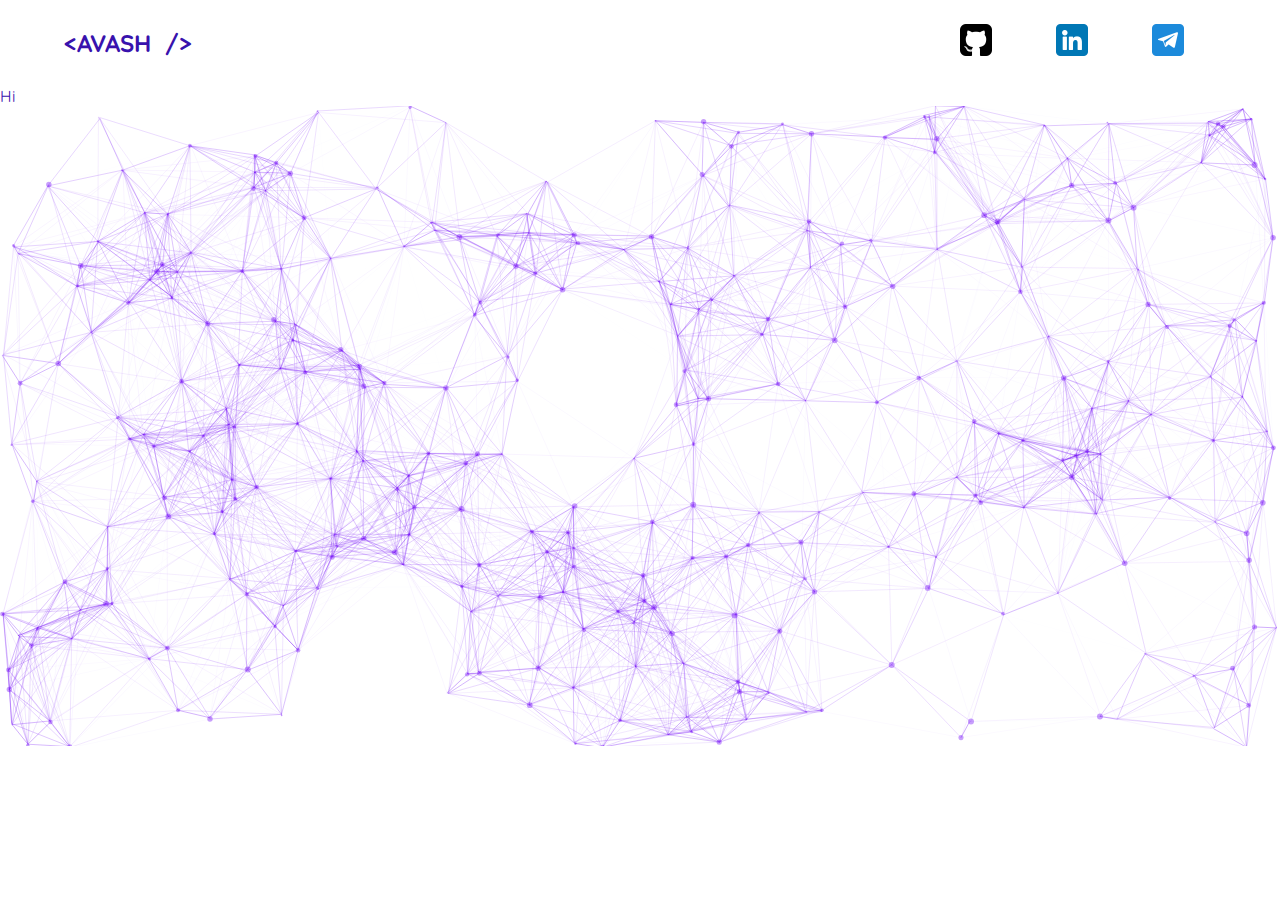
==== index.html @ 224be4ab "setup: initial commit" ====
<!DOCTYPE html>
<html lang="en">

<head>
    <meta charset="UTF-8">
    <meta http-equiv="X-UA-Compatible" content="IE=edge">
    <meta name="viewport" content="width=device-width, initial-scale=1.0">
    <title>uwu</title>

    <!-- IMPORT CSS -->
    <link rel="stylesheet" href="./css/index.css">

    <!-- font import -->
    <style>
        @import url('https://fonts.googleapis.com/css2?family=Quicksand&display=swap');
    </style>

</head>

<body>

    <div id="particles-js">


        <!-- nav -->
        <div id="nav-container">
            <div id="nav-bar">
                <div id="logo">
                    &lt;AVASH &nbsp;/&gt;
                </div>

                <div id="nav-tabs">
                    <ul>
                        <li>
                            <a href="https://github.com/avashForReal" target="blank">
                                <img src="./media/github.png" alt="github">
                            </a>
                        </li>
                        <li>
                            <a href="">
                                <img src="./media/linkedin.png" alt="linkedin">
                            </a>
                        </li>
                        <li>
                            <a href="">
                                <img src="./media/telegram.png" alt="telegram">
                            </a>
                        </li>
                    </ul>
                </div>
            </div>
        </div>

        <!-- page header/intro and contact -->
        <div>
            <div>
                <p>Hi</p>
                <div></div>
            </div>
        </div>

        <!-- projects -->



        <!-- footer -->

    </div>



    <!-- particles js -->
    <script src="./js/particles.js"></script>
    <script>
        particlesJS.load('particles-js', 'assets/particles.json', function () {
            console.log('loaded')
        })
    </script>

</body>
</html>
---- css/index.css ----
*{
    margin: 0;
    padding: 0;
    color: #3812ad;
    font-family: 'Quicksand', sans-serif;
}

/* body {
    /* background-image: url("/media/bg-new.svg");
    background-repeat: no-repeat;
    background-attachment: fixed; */
    /* background-color: #222831; */
 

#nav-container {
    padding: 1.5rem 4rem;
}

#nav-bar {
    display: flex;
    justify-content: space-between;
    align-items: center;
}

#nav-tabs ul {
    list-style: none;
    display: flex;
} 

#nav-tabs ul li{
    list-style: none;
    display: flex;
    margin: 0 2rem;
} 

#nav-tabs ul li img{
    width: 2rem;
    height:2rem;
    /* border-radius: 100%; */
} 

#nav-tabs ul li, #logo {
   font-size: 1.5rem;
   font-weight: bolder;
}
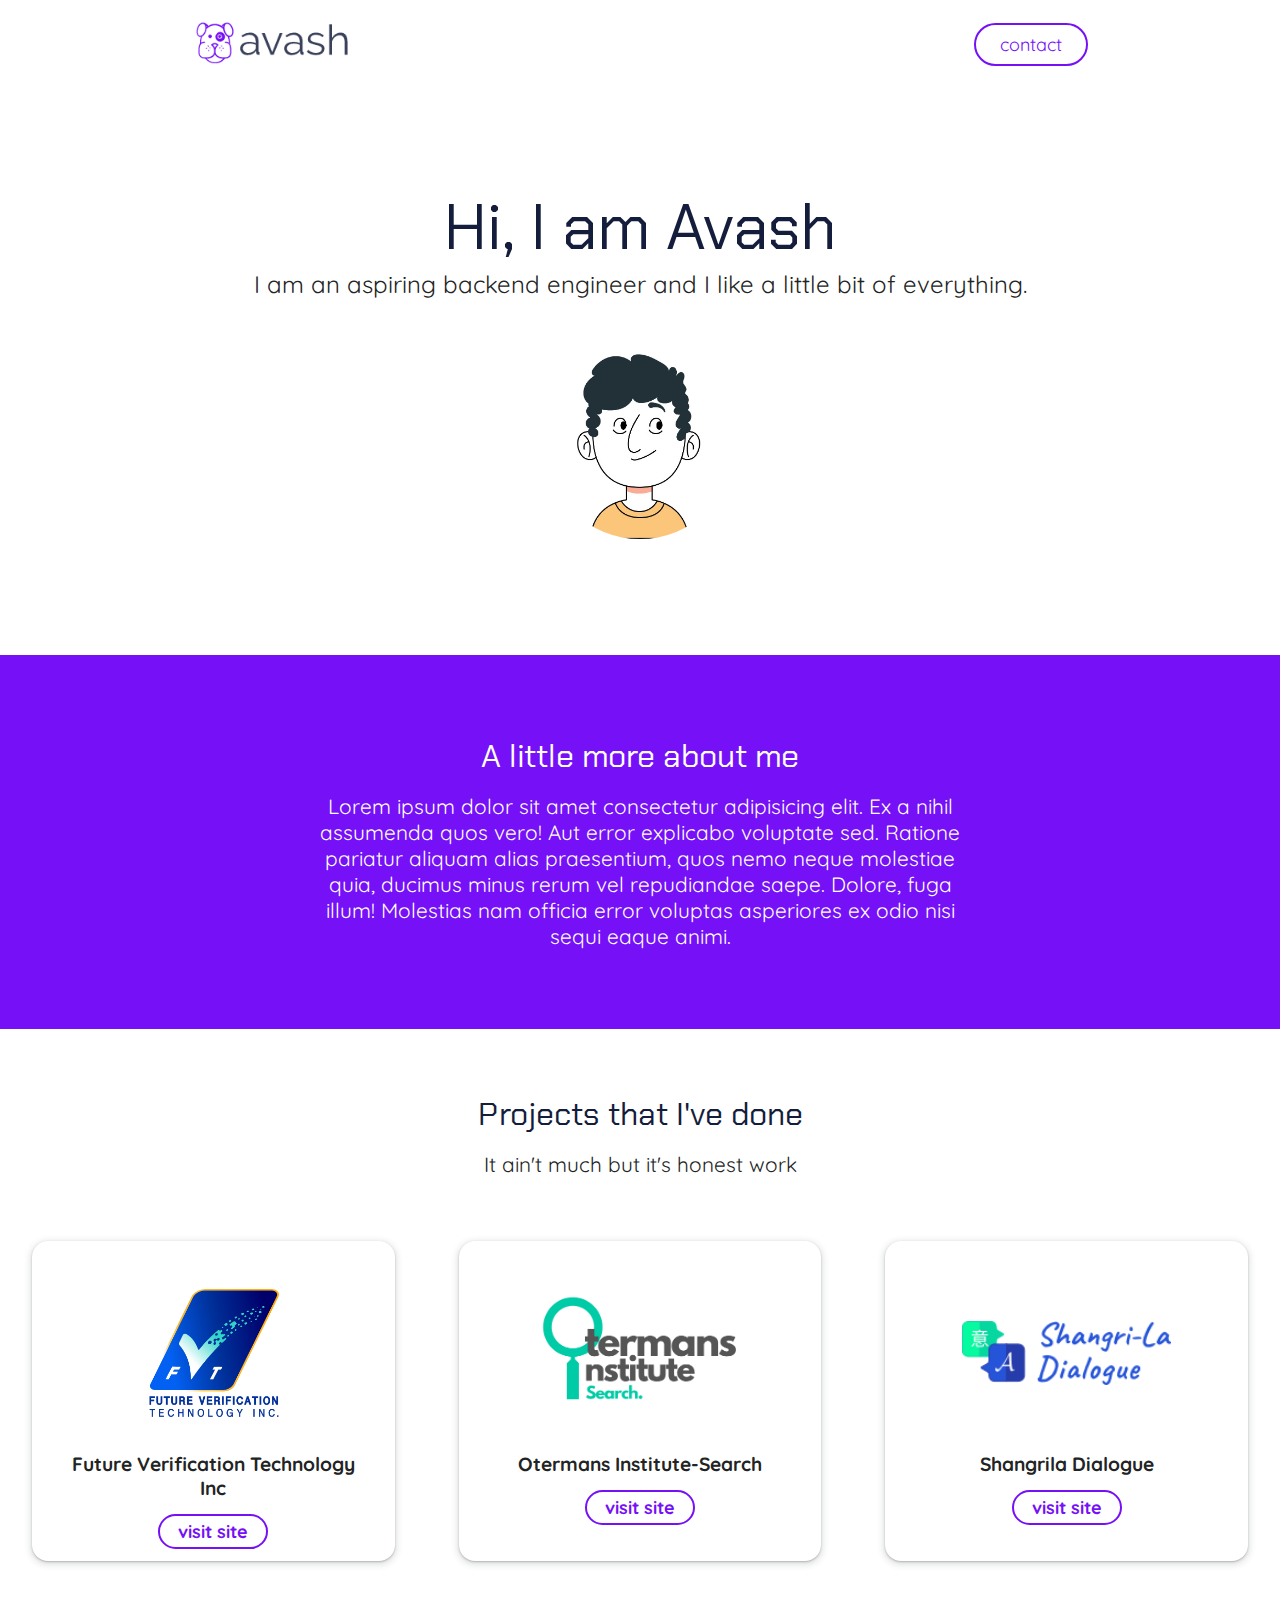
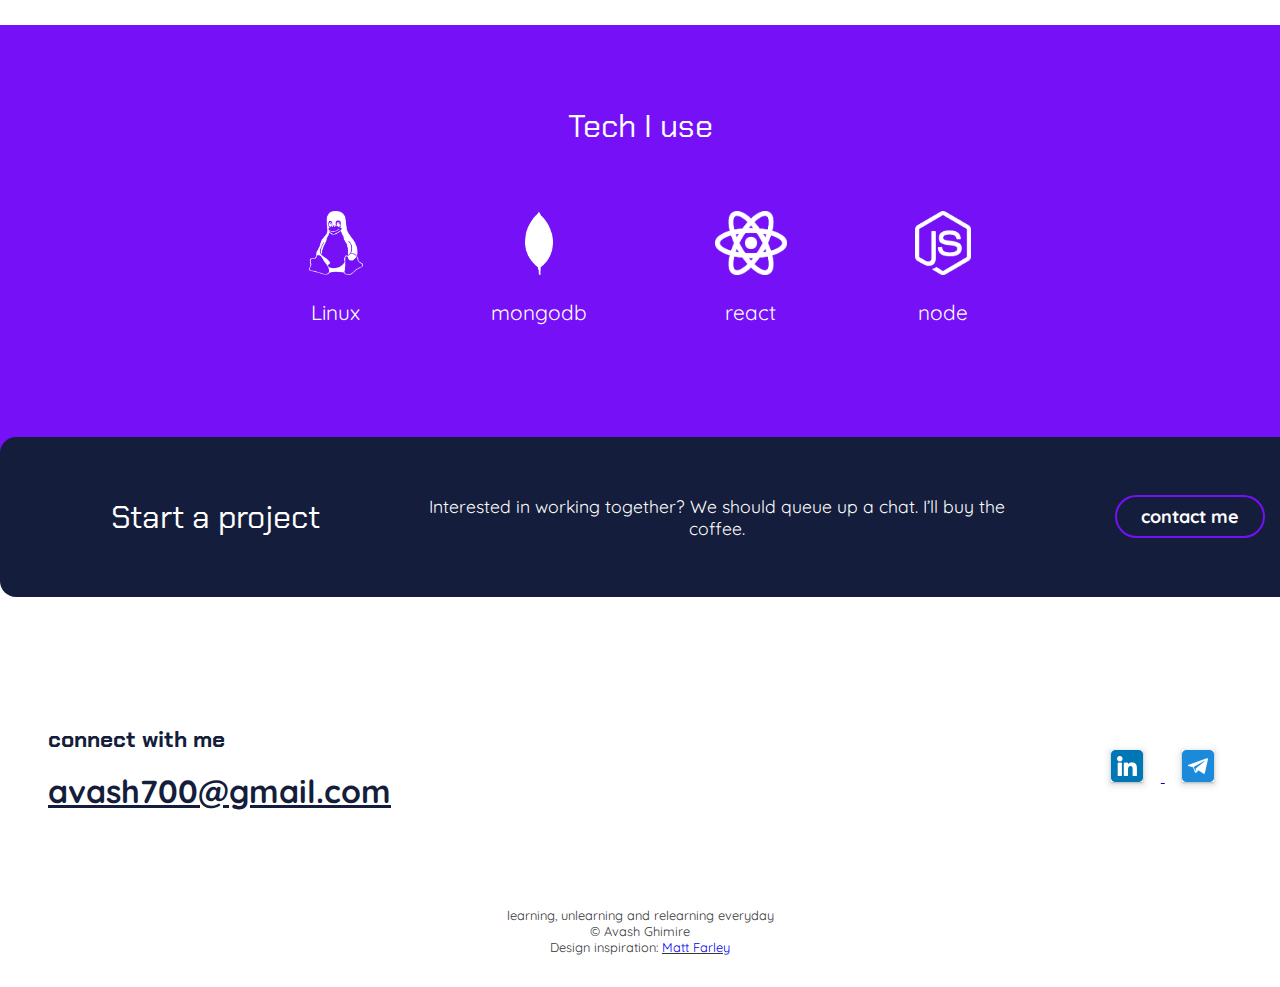
==== commit 04426714: "update: pages complete" ====
--- a/index.html
+++ b/index.html
@@ -5,67 +5,186 @@
     <meta charset="UTF-8">
     <meta http-equiv="X-UA-Compatible" content="IE=edge">
     <meta name="viewport" content="width=device-width, initial-scale=1.0">
-    <title>uwu</title>
+    <title>[avash]</title>
 
     <!-- IMPORT CSS -->
     <link rel="stylesheet" href="./css/index.css">
 
     <!-- font import -->
     <style>
-        @import url('https://fonts.googleapis.com/css2?family=Quicksand&display=swap');
+        @import url('https://fonts.googleapis.com/css2?family=Chakra+Petch:wght@600&family=Quicksand:wght@400;600&display=swap');
     </style>
 
 </head>
 
 <body>
 
-    <div id="particles-js">
+    <div id="container">
+
+        <!-- particles js -->
+        <!-- <div id="particles-js"></div> -->
 
 
         <!-- nav -->
         <div id="nav-container">
             <div id="nav-bar">
                 <div id="logo">
-                    &lt;AVASH &nbsp;/&gt;
-                </div>
-
-                <div id="nav-tabs">
-                    <ul>
-                        <li>
-                            <a href="https://github.com/avashForReal" target="blank">
-                                <img src="./media/github.png" alt="github">
-                            </a>
-                        </li>
-                        <li>
-                            <a href="">
-                                <img src="./media/linkedin.png" alt="linkedin">
-                            </a>
-                        </li>
-                        <li>
-                            <a href="">
-                                <img src="./media/telegram.png" alt="telegram">
-                            </a>
-                        </li>
-                    </ul>
-                </div>
-            </div>
-        </div>
-
-        <!-- page header/intro and contact -->
-        <div>
-            <div>
-                <p>Hi</p>
-                <div></div>
-            </div>
+                    <img src="/media/logo.png" alt="avash-logo">
+                </div>
+
+                <a href="contact.html" class="tab">
+                    contact
+                </a>
+            </div>
+        </div>
+
+        <!-- page header/intro -->
+        <div id="page-header">
+            <div id="page-intro">
+                <p id="page-title">
+                    Hi, I am Avash
+                </p>
+                <p id="page-introduction">
+                    I am an aspiring backend engineer and I like a little bit of everything.
+                </p>
+            </div>
+            <div id="page-avatar">
+                <img src="/media/avatar.jpg" alt="header-avatar">
+            </div>
+
+        </div>
+
+        <!-- more intro -->
+        <div id="intro-extended">
+            <p id="extended-heading">
+                A little more about me
+            </p>
+            <p id="extended-paragraph">
+                Lorem ipsum dolor sit amet consectetur adipisicing elit. Ex a nihil assumenda quos vero! Aut error
+                explicabo voluptate sed. Ratione pariatur aliquam alias praesentium, quos nemo neque molestiae quia,
+                ducimus minus rerum vel repudiandae saepe. Dolore, fuga illum! Molestias nam officia error voluptas
+                asperiores ex odio nisi sequi eaque animi.
+            </p>
+
+            <!-- <div id="social-links">
+                hello
+            </div> -->
         </div>
 
         <!-- projects -->
-
-
+        <div id="projects">
+            <p id="projects-heading">
+                Projects that I've done
+            </p>
+            <p id="projects-paragraph">
+                It ain't much but it's honest work
+            </p>
+
+            <div id="projects-list">
+                <div class="project-card">
+                    <div class="project-img-container">
+                        <img src="/media/projects/fvt.png" alt="fvt-logo" id="project-one">
+                    </div>
+                    <p>Future Verification Technology Inc</p>
+                    <a href="https://www.futureverification.com/" target="_blank" class="card-button">
+                        visit site
+                    </a>
+                </div>
+                <div class="project-card">
+                    <div class="project-img-container">
+                        <img src="/media/projects/otermans.png" alt="otermans" id="project-three">
+                    </div>
+                    <p>Otermans Institute-Search</p>
+                    <a href="https://beta-search.oiedu.co.uk/" target="_blank" class="card-button">
+                        visit site
+                    </a>
+                </div>
+                <div class="project-card">
+                    <div class="project-img-container">
+                        <img src="/media/projects/shangrila.png" alt="shangrila" id="project-two">
+                    </div>
+                    <p>Shangrila Dialogue</p>
+                    <a href="https://shangrilaaa.netlify.app/" target="_blank" class="card-button">
+                        visit site
+                    </a>
+                </div>
+            </div>
+        </div>
+
+        <!-- tools and tech -->
+        <div id="tools">
+            <p id="tools-heading">
+                Tech I use
+            </p>
+            <div id="tools-paragraph">
+                <div>
+                    <img src="/media/tools/linux.png" alt="linux">
+                    <p>Linux</p>
+                </div>
+                <div>
+                    <img src="/media/tools/mongodb.png" alt="mongo">
+                    <p>mongodb</p>
+                </div>
+                <div>
+                    <img src="/media/tools/react.png" alt="react">
+                    <p>react</p>
+                </div>
+                <div>
+                    <img src="/media/tools/node.png" alt="node">
+                    <p>node</p>
+                </div>
+            </div>
+        </div>
 
         <!-- footer -->
-
+        <div id="footer">
+            <div id="mail-tag">
+                <p id="header-text">
+                    Start a project
+                </p>
+                <p id="header-paragraph">
+                    Interested in working together? We should queue up a chat. I’ll buy the coffee.
+                </p>
+                <a href="contact.html" class="tab">
+                    contact me
+                </a>
+            </div>
+
+            <div id="footer-text">
+                <div>
+                    <p id="footer-heading">connect with me
+                    </p>
+                    <p id="footer-mail">avash700@gmail.com
+                    </p>
+                </div>
+                <p>
+                    <span>
+                       <a href="https://www.linkedin.com/in/avash-ghimire/" target="_blank">
+                           <img src="/media/linkedin.png" alt="linkedin">
+                       </a>
+
+                       <a href="https://t.me/mausinthehaus" target="_blank">
+                           <img src="/media/telegram.png" alt="telegram">
+                       </a>
+                    </span>
+                </p>
+            </div>
+
+            <div id="rights">
+                <p>
+                    learning, unlearning and relearning everyday
+                </p>
+                <p>
+                    &copy;	Avash Ghimire
+                </p>
+                <p>
+                    Design inspiration: <span style="text-decoration: underline; cursor: pointer;"><a style="text-decoration: none;" href="https://mattfarley.ca/" target="_blank">Matt Farley</a></span>
+                </p>
+            </div>
+
+        </div>
     </div>
+
 
 
 
@@ -78,4 +197,5 @@
     </script>
 
 </body>
+
 </html>--- a/css/index.css
+++ b/css/index.css
@@ -1,45 +1,303 @@
-*{
+* {
     margin: 0;
     padding: 0;
-    color: #3812ad;
-    font-family: 'Quicksand', sans-serif;
-}
-
-/* body {
-    /* background-image: url("/media/bg-new.svg");
-    background-repeat: no-repeat;
-    background-attachment: fixed; */
-    /* background-color: #222831; */
- 
-
-#nav-container {
-    padding: 1.5rem 4rem;
-}
-
-#nav-bar {
+}
+
+#container {
+   text-align: center;
+}
+
+#nav-container{
+    width: auto;
+    margin: 0 12rem;
+    padding: 1.1rem 0;
+}
+
+.tab {
+    font-family: 'Quicksand', sans-serif;
+    font-size: large;
+    color: #7510F7;
+    padding: 8px 24px;
+    border: 2px solid #7510F7;
+    border-radius: 2rem;
+    text-decoration: none;
+}
+
+.tab:hover {
+    background-color: #7510F7;
+    color: #fff;
+    cursor: pointer;
+    transition: all ease-in 0.2s;
+}
+
+#nav-bar{
     display: flex;
     justify-content: space-between;
     align-items: center;
 }
 
-#nav-tabs ul {
-    list-style: none;
-    display: flex;
-} 
-
-#nav-tabs ul li{
-    list-style: none;
-    display: flex;
+#logo img{
+    width: 10rem;
+}
+
+#page-header {
+    margin-top: 6rem;
+}
+
+#page-title{
+    font-family: 'Chakra Petch', sans-serif;
+    font-size: 4rem;
+    color: #141D3B;
+}
+
+#page-introduction{
+    font-family: 'Quicksand', sans-serif;
+    font-size: x-large;
+    color: #222323;
+}
+
+#page-avatar img{
+    width: 12rem;
+    height:12rem;
+    border-radius: 100%;
+    margin: 3rem 0;
+}
+
+#intro-extended {
+    background-color: #7510F7;
+    padding: 5rem 20rem;
+    margin-top: 4rem;
+}
+
+#extended-heading{
+    font-family: 'Chakra Petch', sans-serif;
+    font-size: 2em;
+    color: #fff;
+}
+
+#extended-paragraph{
+    font-family: 'Quicksand', sans-serif;
+    font-size: 1.3rem;
+    color: #fff;
+    margin-top: 1rem;
+}
+
+#projects {
+    margin: 4rem 0;
+}
+
+#projects-heading {
+    font-family: 'Chakra Petch', sans-serif;
+    font-size: 2rem;
+    color: #141D3B;
+}
+
+#projects-paragraph {
+    font-family: 'Quicksand', sans-serif;
+    font-size: 1.3rem;
+    color: #222323;
+    margin-top: 1rem;
+}
+
+#projects-list {
+    display: flex;
+    align-items: center;
+    justify-content: center;
+    margin-top: 4rem;
+}
+
+.project-card {
+    /* border: 1px solid #22232370; */
+    padding: 2rem;
+    /* background: linear-gradient(128deg, rgba(20,29,59,1) 0%, rgba(117,16,247,1) 100%, rgba(0,212,255,1) 100%); */
+    width: 20rem;
+    height: 16rem;
+    color: #222323;
+    font-family: 'Quicksand', sans-serif;
+    font-size: larger;
+    font-weight: bold;
+    border-radius: 1rem;
     margin: 0 2rem;
-} 
-
-#nav-tabs ul li img{
+    box-shadow: rgba(60, 64, 67, 0.3) 0px 1px 2px 0px, rgba(60, 64, 67, 0.15) 0px 2px 6px 2px;
+}
+
+.project-card p {
+    margin: 1.2rem 0;
+}
+
+.card-button {
+    font-family: 'Quicksand', sans-serif;
+    font-size: large;
+    color: #7510F7;
+    padding: 4px 18px;
+    border: 2px solid #7510F7;
+    border-radius: 2rem;
+    text-decoration: none;
+}
+
+.card-button:hover {
+    background-color: #7510F7;
+    color: #fff;
+    cursor: pointer;
+    transition: all ease-in 0.2s;
+}
+
+.project-img-container {
+    height: 10rem;
+    display: flex;
+    justify-content: center;
+    position: relative;
+}
+
+#project-one {
+    height: 8rem;
+    position: absolute;
+    top: 0;
+    bottom: 0;
+    margin: auto;
+}
+
+#project-two {
+    height: 4rem;
+    position: absolute;
+    top: 0;
+    bottom: 0;
+    margin: auto;
+}
+
+#project-three {
+    height: 8rem;
+    position: absolute;
+    top: 0;
+    bottom: 0;
+    margin: auto;
+}
+
+#tools {
+    background-color: #7510F7;
+    padding: 5rem 20rem 12rem;
+    margin-top: 4rem;
+}
+
+#tools-heading{
+    font-family: 'Chakra Petch', sans-serif;
+    font-size: 2em;
+    color: #fff;
+}
+
+#tools-paragraph{
+    font-family: 'Quicksand', sans-serif;
+    font-size: 1.3rem;
+    color: #fff;
+    margin-top: 4rem;
+    display: flex;
+    align-items: center;
+    justify-content: center;
+}
+
+#tools-paragraph div {
+    margin: 0 4rem;
+}
+
+#tools-paragraph div img{
+    height: 4rem;
+    transition: all ease-out 0.2s;
+}
+
+#tools-paragraph div img:hover{
+    transform: scale(1.2);
+}
+
+#tools-paragraph div p{
+    font-family: 'Quicksand', sans-serif;
+    font-size: 1.3rem;
+    color: #fff;
+    margin-top: 1.2rem;
+}
+
+#mail-tag {
+    border-radius: 1rem;
+    width: 78rem;
+    height: 10rem;
+    display: flex;
+    align-items: center;
+    justify-content: space-around;
+    padding: 0 4rem;
+    margin: -5rem auto 0;
+    background-color: #141D3B
+}
+
+#header-text {
+    font-family: 'Chakra Petch', sans-serif;
+    font-size: 2em;
+    color: #fff;
+}
+
+#header-paragraph{
+    font-family: 'Quicksand', sans-serif;
+    font-size: 1.1rem;
+    color: #fff;
+    width: 38rem;
+}
+
+#footer .tab{
+    color:#fff;
+    font-weight: bold;
+}
+
+#footer-text {
+    color: #141D3B;
+    display: flex;
+    align-items: center;
+    width: 74rem;
+    margin: auto;
+    justify-content: space-between;
+    margin-top: 8rem;
+    margin-bottom: 6rem;
+    text-align: left;
+    font-weight: bolder;
+}
+
+#footer-text img{
     width: 2rem;
     height:2rem;
-    /* border-radius: 100%; */
-} 
-
-#nav-tabs ul li, #logo {
-   font-size: 1.5rem;
-   font-weight: bolder;
-} 
+}
+
+#footer-heading{
+    font-size: 1.4rem;
+    font-family: 'Chakra Petch', sans-serif;
+
+}
+
+#footer-mail{
+    text-decoration: underline;
+    font-family: 'Quicksand', sans-serif;
+    font-size: 2rem;
+    margin-top: 1.1rem;
+    transition: all ease-in 0.1s;
+    cursor: pointer;
+
+}
+
+#footer-mail:hover{
+    color: #353636;
+}
+
+#footer-text img{
+    margin: 0 1.1rem;
+    cursor: pointer;
+    box-shadow: rgba(60, 64, 67, 0.3) 0px 1px 2px 0px, rgba(60, 64, 67, 0.15) 0px 2px 6px 2px;
+    transition: all ease-in 0.1s;
+}
+
+#footer-text img:hover{
+    transform: scale(1.1);
+}
+
+#rights{
+    font-family: 'Quicksand', sans-serif;
+    font-size: 0.8rem;
+    margin-bottom: 2rem;
+    color: #353636;
+}
+
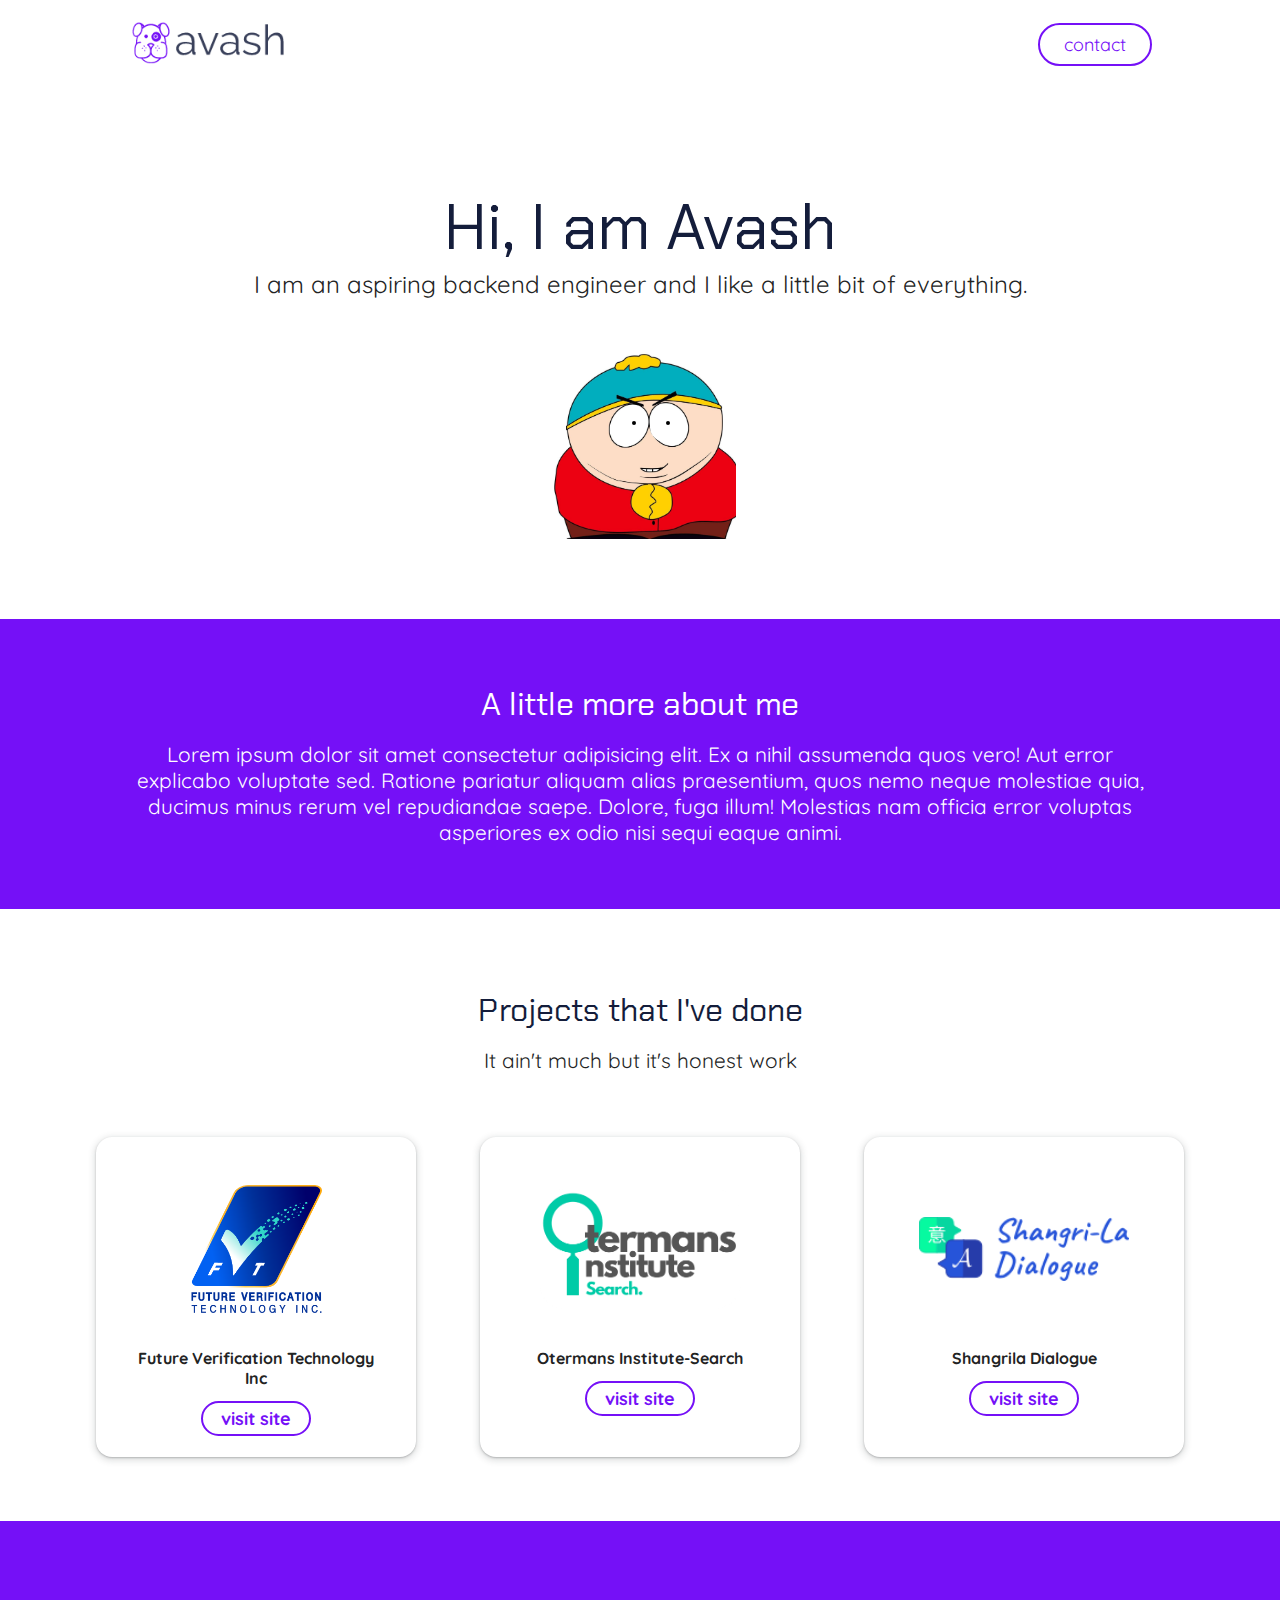
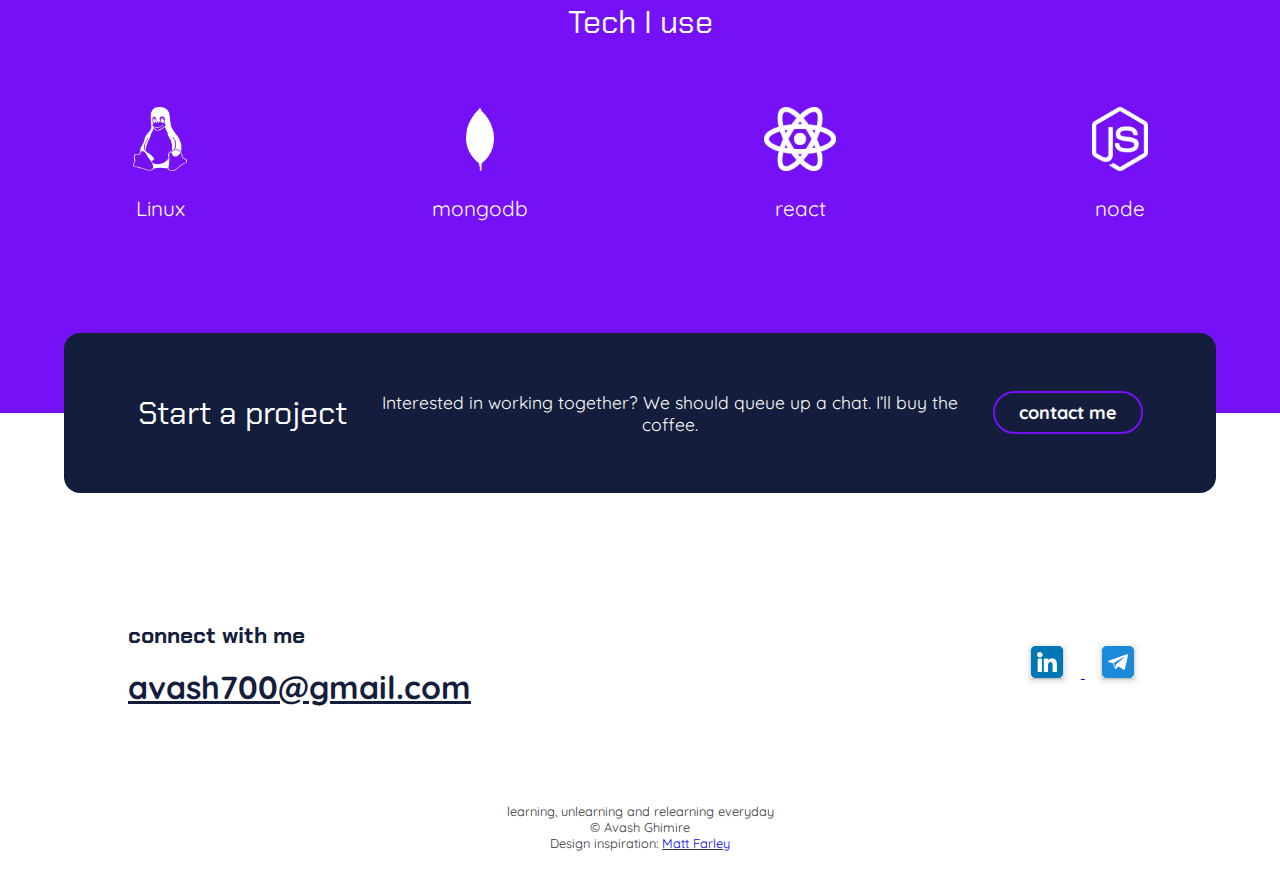
==== commit 7742bd7a: "final: responsive and cleanup" ====
--- a/index.html
+++ b/index.html
@@ -15,6 +15,9 @@
         @import url('https://fonts.googleapis.com/css2?family=Chakra+Petch:wght@600&family=Quicksand:wght@400;600&display=swap');
     </style>
 
+    <!-- jquery -->
+    <script src="https://ajax.googleapis.com/ajax/libs/jquery/3.5.1/jquery.min.js"></script>
+
 </head>
 
 <body>
@@ -49,26 +52,30 @@
                 </p>
             </div>
             <div id="page-avatar">
-                <img src="/media/avatar.jpg" alt="header-avatar">
+                <div class='eye'></div>
+                <div class='eye'></div>
+                <!-- <img src="/media/avatar.jpg" alt="header-avatar"> -->
             </div>
 
         </div>
 
         <!-- more intro -->
-        <div id="intro-extended">
-            <p id="extended-heading">
-                A little more about me
-            </p>
-            <p id="extended-paragraph">
-                Lorem ipsum dolor sit amet consectetur adipisicing elit. Ex a nihil assumenda quos vero! Aut error
-                explicabo voluptate sed. Ratione pariatur aliquam alias praesentium, quos nemo neque molestiae quia,
-                ducimus minus rerum vel repudiandae saepe. Dolore, fuga illum! Molestias nam officia error voluptas
-                asperiores ex odio nisi sequi eaque animi.
-            </p>
-
-            <!-- <div id="social-links">
-                hello
-            </div> -->
+        <div id="intro-container">
+            <div id="intro-extended">
+                <p id="extended-heading">
+                    A little more about me
+                </p>
+                <p id="extended-paragraph">
+                    Lorem ipsum dolor sit amet consectetur adipisicing elit. Ex a nihil assumenda quos vero! Aut error
+                    explicabo voluptate sed. Ratione pariatur aliquam alias praesentium, quos nemo neque molestiae quia,
+                    ducimus minus rerum vel repudiandae saepe. Dolore, fuga illum! Molestias nam officia error voluptas
+                    asperiores ex odio nisi sequi eaque animi.
+                </p>
+
+                <!-- <div id="social-links">
+                    hello
+                </div> -->
+            </div>
         </div>
 
         <!-- projects -->
@@ -159,13 +166,13 @@
                 </div>
                 <p>
                     <span>
-                       <a href="https://www.linkedin.com/in/avash-ghimire/" target="_blank">
-                           <img src="/media/linkedin.png" alt="linkedin">
-                       </a>
-
-                       <a href="https://t.me/mausinthehaus" target="_blank">
-                           <img src="/media/telegram.png" alt="telegram">
-                       </a>
+                        <a href="https://www.linkedin.com/in/avash-ghimire/" target="_blank">
+                            <img src="/media/linkedin.png" alt="linkedin">
+                        </a>
+
+                        <a href="https://t.me/mausinthehaus" target="_blank">
+                            <img src="/media/telegram.png" alt="telegram">
+                        </a>
                     </span>
                 </p>
             </div>
@@ -175,25 +182,33 @@
                     learning, unlearning and relearning everyday
                 </p>
                 <p>
-                    &copy;	Avash Ghimire
-                </p>
-                <p>
-                    Design inspiration: <span style="text-decoration: underline; cursor: pointer;"><a style="text-decoration: none;" href="https://mattfarley.ca/" target="_blank">Matt Farley</a></span>
+                    &copy; Avash Ghimire
+                </p>
+                <p>
+                    Design inspiration: <span style="text-decoration: underline; cursor: pointer;"><a
+                            style="text-decoration: none;" href="https://mattfarley.ca/" target="_blank">Matt
+                            Farley</a></span>
                 </p>
             </div>
 
         </div>
     </div>
 
-
-
-
-    <!-- particles js -->
-    <script src="./js/particles.js"></script>
     <script>
-        particlesJS.load('particles-js', 'assets/particles.json', function () {
-            console.log('loaded')
-        })
+        $("#container").mousemove(function (event) {
+            var eye = $(".eye");
+            var x = eye.offset().left + eye.width() / 2;
+            var y = eye.offset().top + eye.height() / 2;
+            var rad = Math.atan2(event.pageX - x, event.pageY - y);
+            var rot = rad * (180 / Math.PI) * -1 + 180;
+            eye.css({
+                "-webkit-transform": "rotate(" + rot + "deg)",
+                "-moz-transform": "rotate(" + rot + "deg)",
+                "-ms-transform": "rotate(" + rot + "deg)",
+                transform: "rotate(" + rot + "deg)"
+            });
+        });
+
     </script>
 
 </body>
--- a/css/index.css
+++ b/css/index.css
@@ -9,7 +9,7 @@
 
 #nav-container{
     width: auto;
-    margin: 0 12rem;
+    margin: 0 8rem;
     padding: 1.1rem 0;
 }
 
@@ -56,17 +56,45 @@
     color: #222323;
 }
 
-#page-avatar img{
+.eye {
+    position: relative;
+    display: inline-block;
+    top: 65px;
+    left: 8px;
+    border-radius: 50%;
+    height: 30px;
+    width: 30px;
+    background: #fff;
+  }
+  .eye:after { /*pupil*/
+    position: absolute;
+    bottom: 17px;
+    right: 10px;
+    width: 4px;
+    height: 4px;
+    background: #000;
+    border-radius: 50%;
+    content: " ";
+  }
+
+#page-avatar{
     width: 12rem;
     height:12rem;
-    border-radius: 100%;
-    margin: 3rem 0;
+    /* border-radius: 100%; */
+    margin: 3rem auto;
+    background-image: url(/media/avatar.jpg);
+    background-size: cover;
+}
+
+#intro-container {
+    background-color: #7510F7;
 }
 
 #intro-extended {
-    background-color: #7510F7;
-    padding: 5rem 20rem;
-    margin-top: 4rem;
+    width: 80vw;
+    padding: 4rem 0;
+    margin: 5rem auto;
+    /* margin-top: 4rem; */
 }
 
 #extended-heading{
@@ -101,20 +129,22 @@
 
 #projects-list {
     display: flex;
+    flex-wrap: wrap;
     align-items: center;
     justify-content: center;
     margin-top: 4rem;
+
 }
 
 .project-card {
     /* border: 1px solid #22232370; */
     padding: 2rem;
     /* background: linear-gradient(128deg, rgba(20,29,59,1) 0%, rgba(117,16,247,1) 100%, rgba(0,212,255,1) 100%); */
-    width: 20rem;
+    width: 20%;
     height: 16rem;
     color: #222323;
     font-family: 'Quicksand', sans-serif;
-    font-size: larger;
+    font-size: medium;
     font-weight: bold;
     border-radius: 1rem;
     margin: 0 2rem;
@@ -122,6 +152,9 @@
 }
 
 .project-card p {
+    width: 100%;
+    overflow: hidden;
+    text-overflow: ellipsis;
     margin: 1.2rem 0;
 }
 
@@ -133,6 +166,7 @@
     border: 2px solid #7510F7;
     border-radius: 2rem;
     text-decoration: none;
+    
 }
 
 .card-button:hover {
@@ -173,10 +207,17 @@
     margin: auto;
 }
 
+
+
 #tools {
     background-color: #7510F7;
-    padding: 5rem 20rem 12rem;
+    padding: 5rem 0rem 12rem;
     margin-top: 4rem;
+
+    /* width: 80vw;
+    padding: 4rem 0 12rem;
+    margin: 5rem auto; */
+    
 }
 
 #tools-heading{
@@ -191,11 +232,13 @@
     color: #fff;
     margin-top: 4rem;
     display: flex;
+    flex-wrap: wrap;
     align-items: center;
-    justify-content: center;
+    justify-content: space-around;
 }
 
 #tools-paragraph div {
+    width: 10%;
     margin: 0 4rem;
 }
 
@@ -217,7 +260,7 @@
 
 #mail-tag {
     border-radius: 1rem;
-    width: 78rem;
+    width: 80%;
     height: 10rem;
     display: flex;
     align-items: center;
@@ -249,7 +292,7 @@
     color: #141D3B;
     display: flex;
     align-items: center;
-    width: 74rem;
+    width: 80%;
     margin: auto;
     justify-content: space-between;
     margin-top: 8rem;
@@ -301,3 +344,84 @@
     color: #353636;
 }
 
+/* On screens that are 481px or less*/
+@media screen and (max-width: 481px) {
+    #tools{
+    padding: 5rem 0rem 8rem;
+    }
+}
+
+
+/* On screens that are 769px or less*/
+@media screen and (max-width: 769px) {
+    #nav-container{
+        margin: 0 2rem;
+        padding: 1.1rem 0;
+    }
+
+    #intro-extended {
+        padding: 5rem 0;
+    }
+
+    .project-card {
+        padding: 2rem;
+        width: 40%;
+        height: 16rem;
+        color: #222323;
+        font-family: 'Quicksand', sans-serif;
+        font-size: medium;
+        font-weight: bold;
+        border-radius: 1rem;
+        margin: 1.4rem 2rem;
+        box-shadow: rgba(60, 64, 67, 0.3) 0px 1px 2px 0px, rgba(60, 64, 67, 0.15) 0px 2px 6px 2px;
+    }
+
+    #mail-tag {
+        border-radius: 1rem;
+        width: 30rem;
+        height: 10rem;
+        display: flex;
+        flex-direction: column;
+        align-items: center;
+        justify-content: space-around;
+        padding: 2rem 4rem;
+        margin: -5rem auto 0;
+        background-color: #141D3B
+    }
+
+    #tools{
+        padding: 5rem 0rem 12rem;
+    }
+
+   
+    
+}
+
+/* On screens that are 1020px or less*/
+@media screen and (max-width: 1020px) {
+    
+    .project-card {
+        padding: 2rem;
+        width: 40%;
+        height: 16rem;
+        color: #222323;
+        font-family: 'Quicksand', sans-serif;
+        font-size: medium;
+        font-weight: bold;
+        border-radius: 1rem;
+        margin: 1.4rem 2rem;
+        box-shadow: rgba(60, 64, 67, 0.3) 0px 1px 2px 0px, rgba(60, 64, 67, 0.15) 0px 2px 6px 2px;
+    }
+
+    #tools{
+        padding: 5rem 0rem 12rem;
+    }
+
+    #tools-paragraph div {
+        margin: 2rem 4rem;
+    }
+
+    /* #tools-paragraph div {
+        margin: 1.4rem 4rem;
+    } */
+}
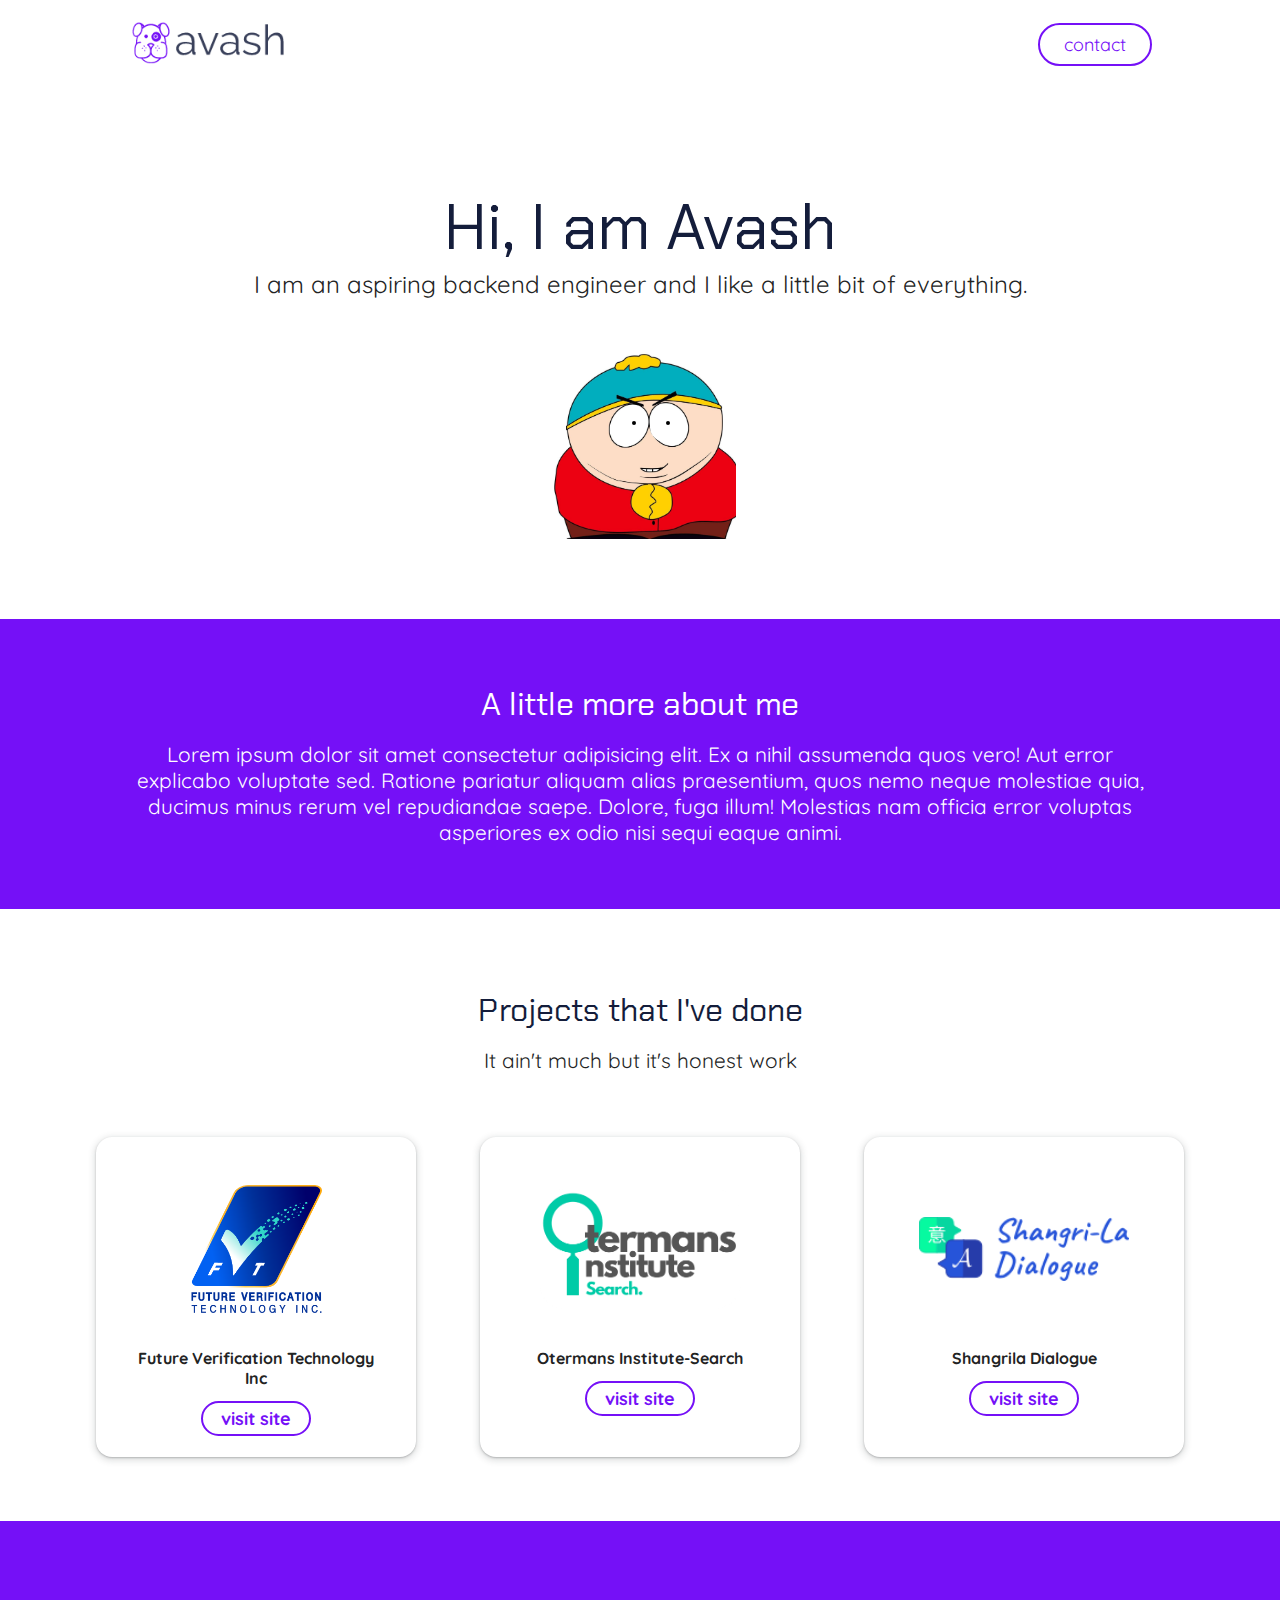
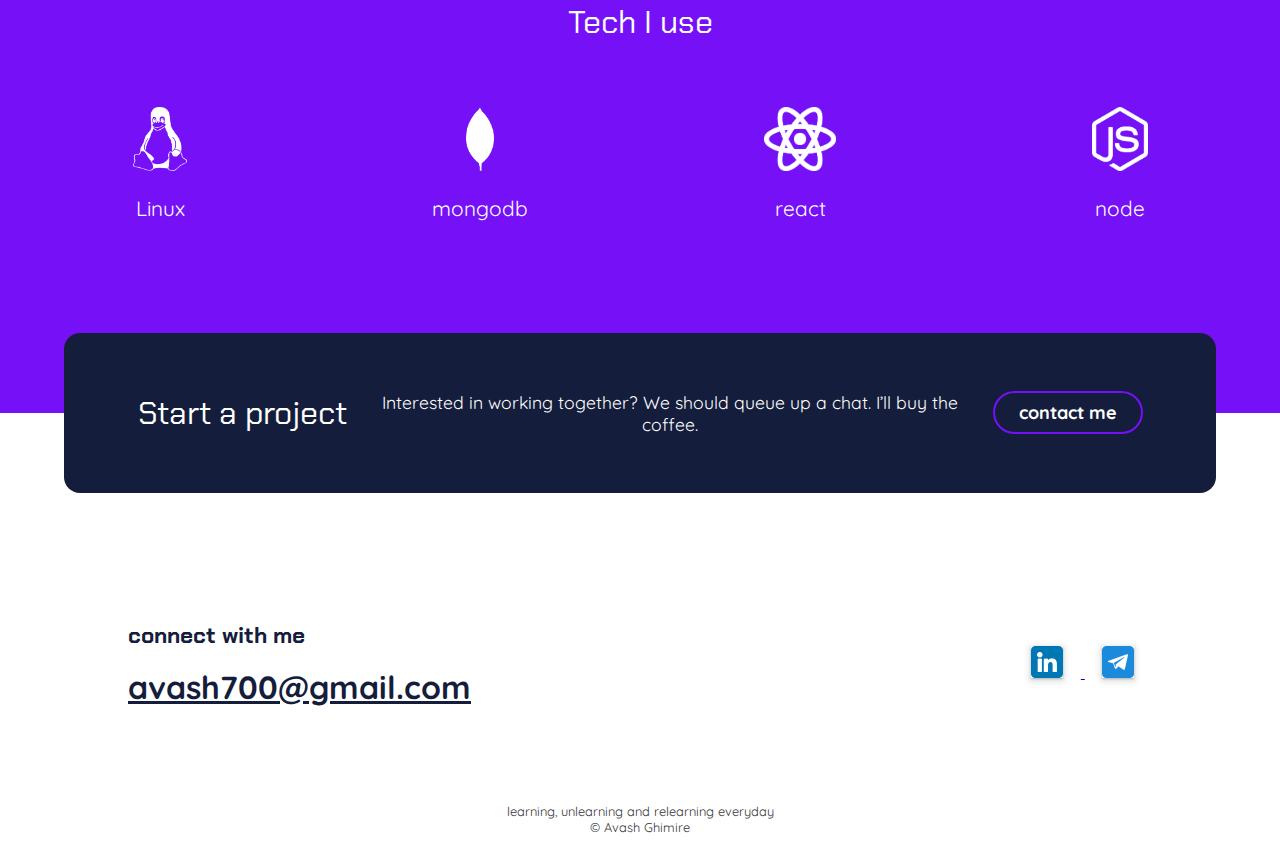
==== commit 4f5bc224: "update: form validations" ====
--- a/index.html
+++ b/index.html
@@ -184,11 +184,7 @@
                 <p>
                     &copy; Avash Ghimire
                 </p>
-                <p>
-                    Design inspiration: <span style="text-decoration: underline; cursor: pointer;"><a
-                            style="text-decoration: none;" href="https://mattfarley.ca/" target="_blank">Matt
-                            Farley</a></span>
-                </p>
+            
             </div>
 
         </div>
